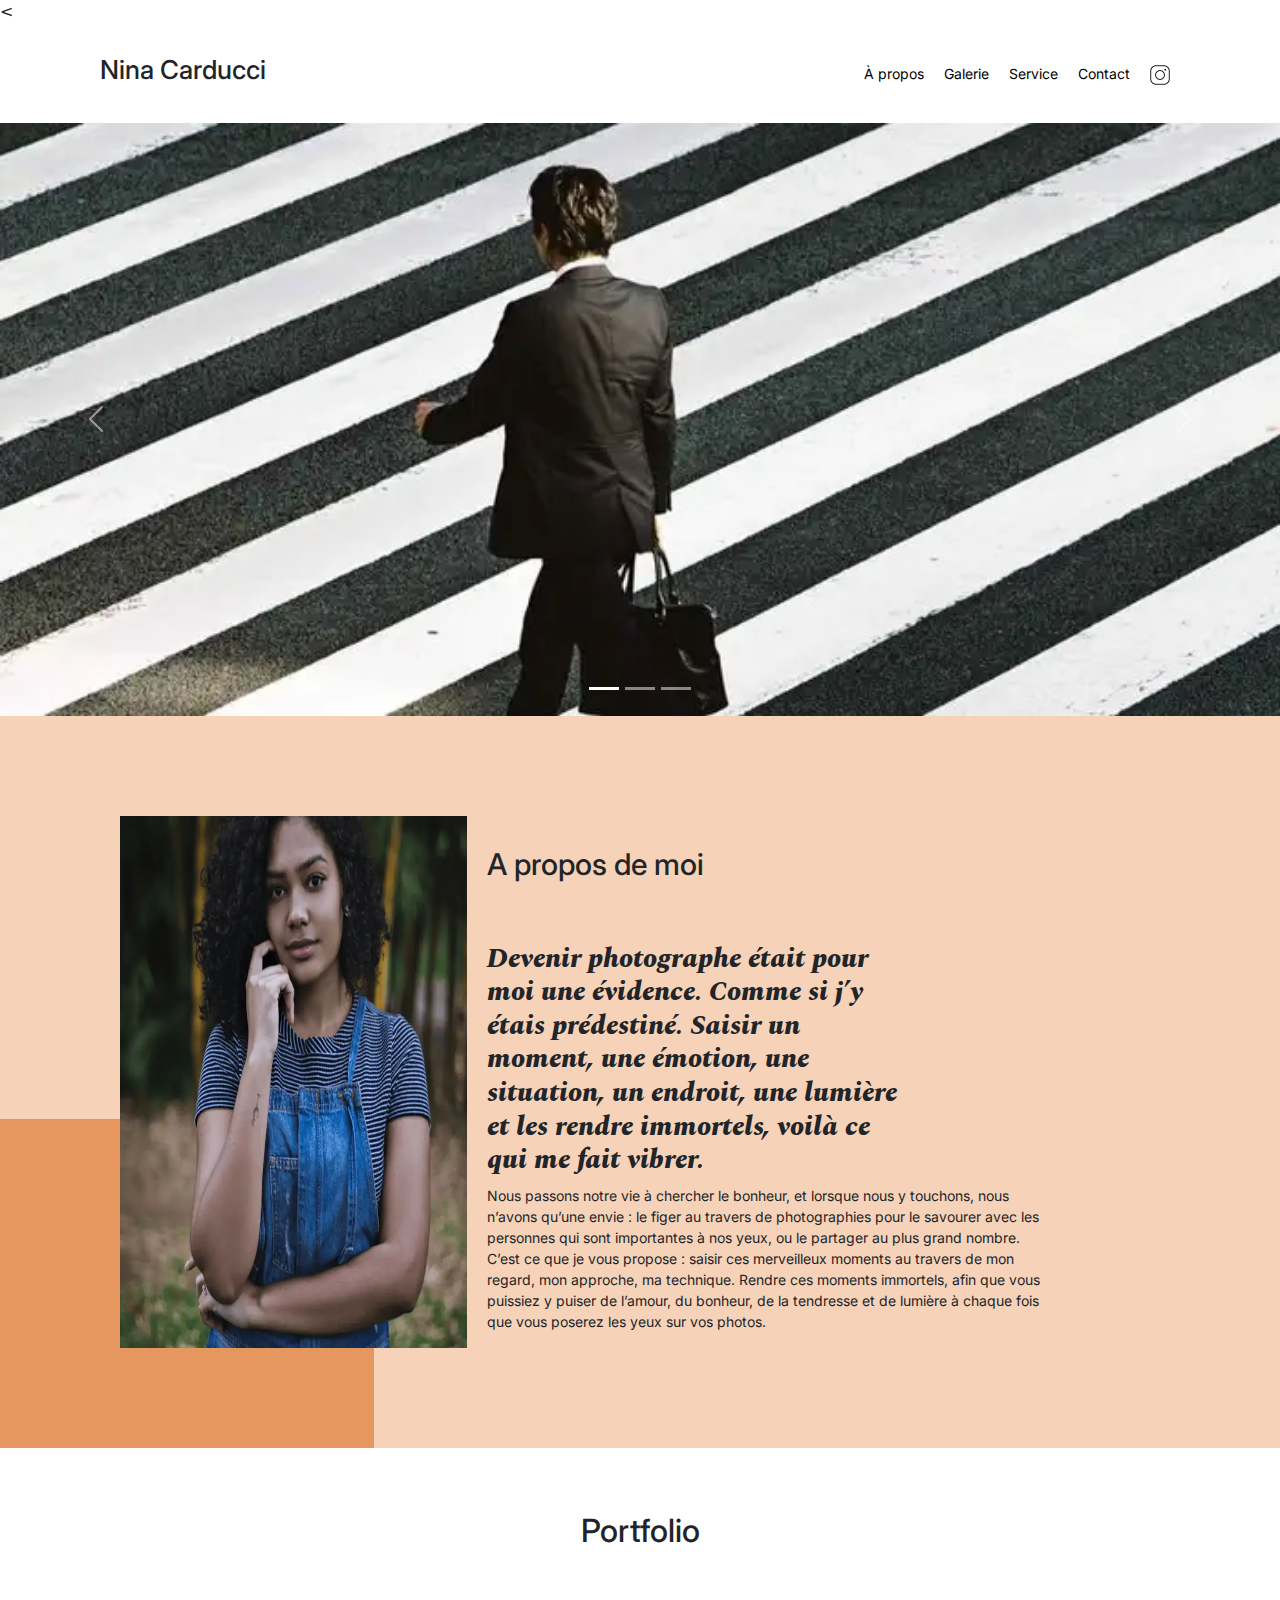
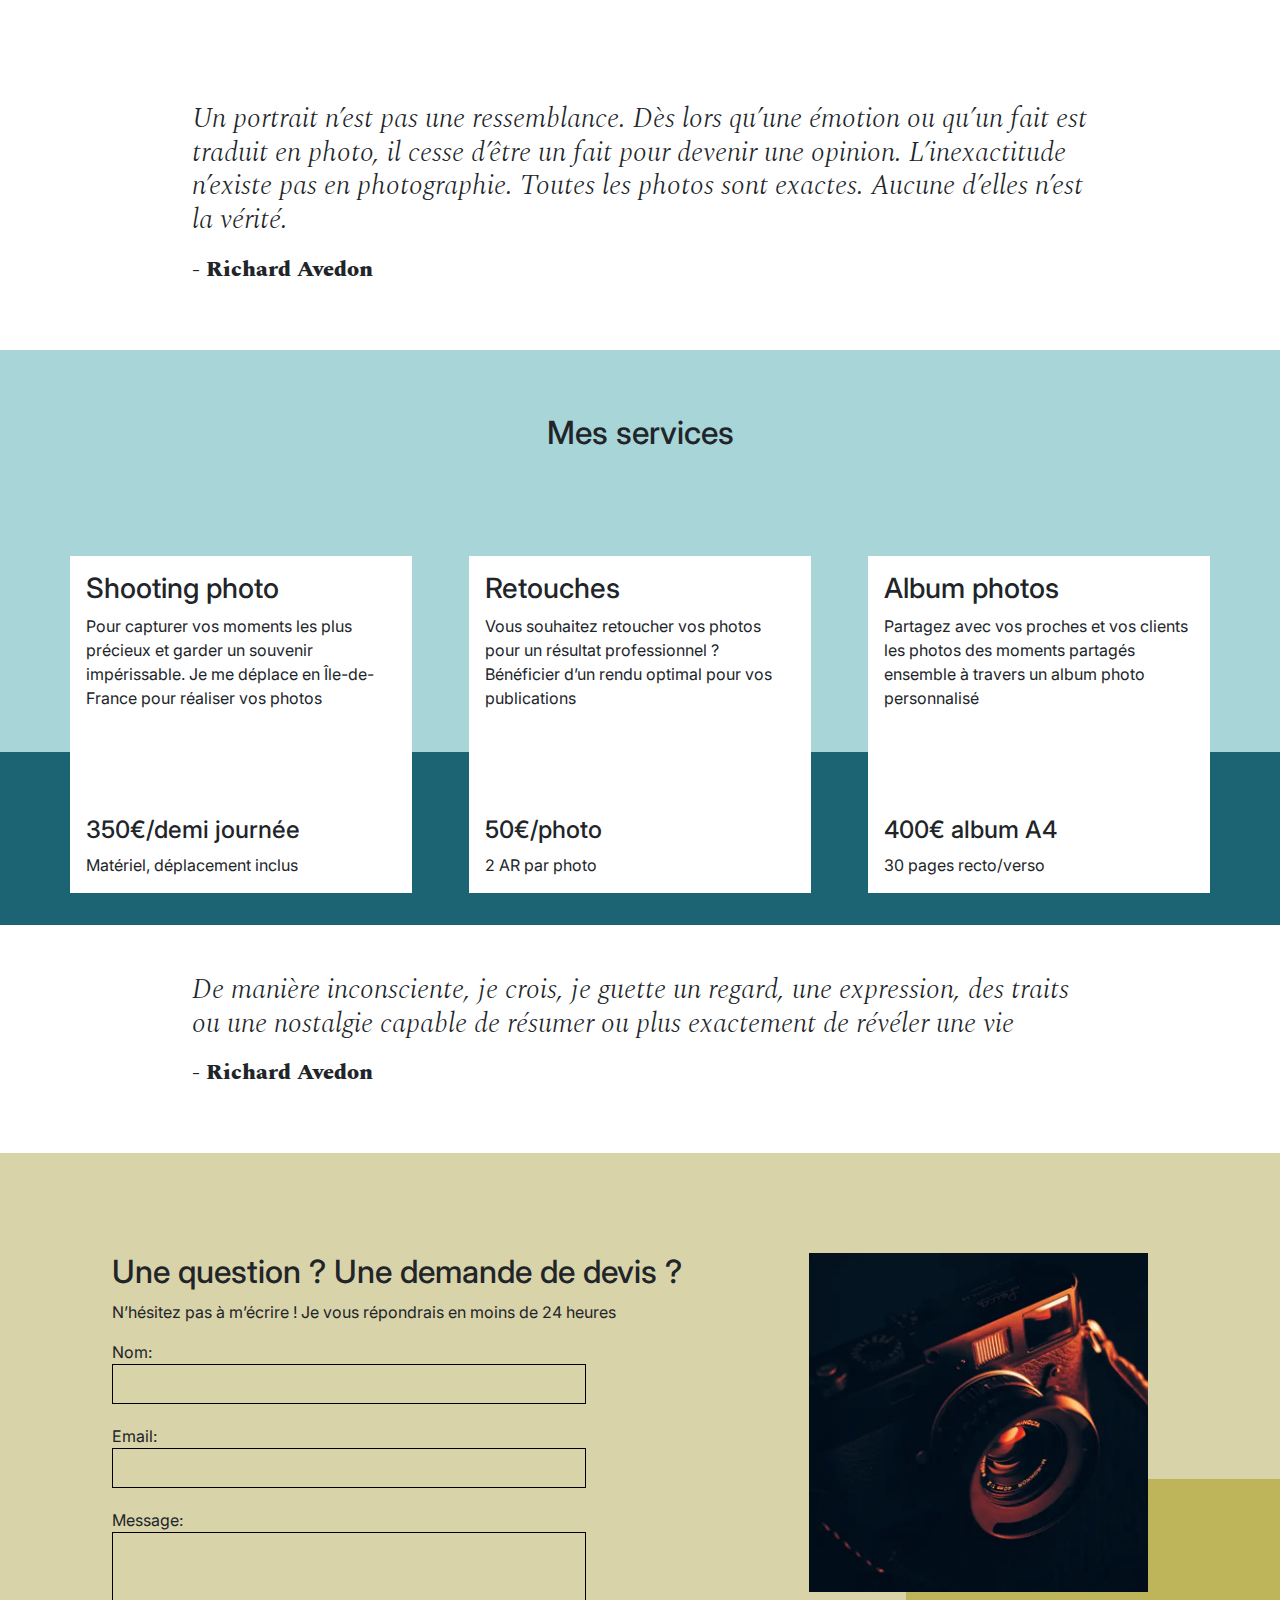
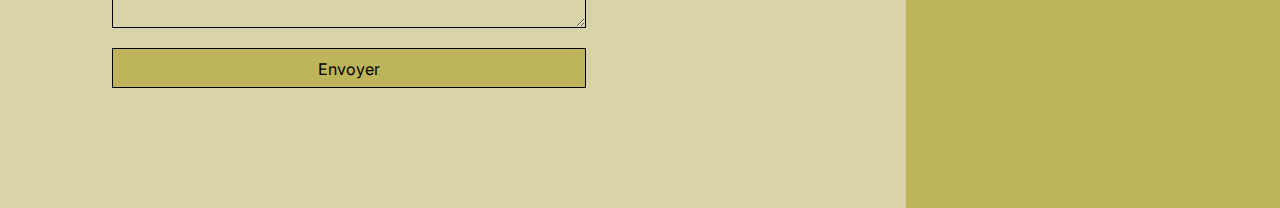
==== index_old.html @ 8be72d15 "p9- update html audit 94" ====
<!DOCTYPE html>
<html lang="fr">
<head>
	<meta charset="UTF-8">
	<meta name="viewport" content="width=device-width, initial-scale=1.0">
	<meta
		name="description"
		content="Nina est photographe.Elle photographie 
		les chanteurs pendant des concerts, album pour les mariages, 
		egalement les entreprises et fait des portraits d'enfants, d'adultes 
		et animaux de compagnie.
		Nina offre 3 formules de prestations de prises de vues.
		Un formulaire de contact est disponible pour contacter Nina">
	<title>Nina Carducci</title>
	<link rel="stylesheet" href="./assets/style.css">
	<link rel="stylesheet" href="./assets/bootstrap/bootstrap.min.css">
	<link rel="stylesheet" href="./assets/style.css">
	<link rel="preconnect" href="https://fonts.googleapis.com">
	<link rel="preconnect" href="https://fonts.gstatic.com" crossorigin>
	
	<link href="https://fonts.googleapis.com/css2?family=Inter&family=Spectral:ital,wght@0,400;1,300;1,400;1,800&display=swap" rel="stylesheet">
	
	<script src="./assets/bootstrap/bootstrap.bundle.min.js"></script>
	<script src="https://code.jquery.com/jquery-3.4.1.min.js" integrity="sha256-CSXorXvZcTkaix6Yvo6HppcZGetbYMGWSFlBw8HfCJo=" crossorigin="anonymous"></script>
	<script src="./assets/maugallery.mini.js"></script>
	<script src="./assets/scripts.js"></script>
</head>
<body>
	<<header>
		<div class="top-header">
			<h1 class="name">Nina Carducci</h1>
			<div class="nav">   
				<ul>
					<li><a href="#about">À propos</a></li>
					<li><a href="#gallery">Galerie</a></li>
					<li><a href="#services">Service</a></li>
					<li><a href="#contact">Contact</a></li>
					<li><a class="social-link" href="https://www.instagram.com/ninacarducci.photo/?hl=fr" target="_blank"><img src="assets/imagesWebp/instagram.webp" alt="" aria-label="liens de mon instagram pour la photographe Nina"></a></li>
				</ul>
			</div>
		</div>
		<div id="header">

			<div id="carouselExampleIndicators" class="carousel slide" data-bs-ride="carousel">
				<div class="carousel-indicators">
					<button type="button" data-bs-target="#carouselExampleIndicators" data-bs-slide-to="0" class="active" aria-current="true" aria-label="Slide 1"></button>
					<button type="button" data-bs-target="#carouselExampleIndicators" data-bs-slide-to="1" aria-label="Slide 2"></button>
					<button type="button" data-bs-target="#carouselExampleIndicators" data-bs-slide-to="2" aria-label="Slide 3"></button>
				</div>
				<div class="carousel-inner">
					<div class="carousel-item active">
						<img src="./assets/imagesWebp/slider/ryoji-iwata.webp" class="d-block w-100" alt="">
					</div>
					<div class="carousel-item">
						<img src="./assets/imagesWebp/slider/nicholas-green.webp" class="d-block w-100" alt="">
					</div>
					<div class="carousel-item">
						<img src="./assets/imagesWebp/slider/edward-cisneros.webp" class="d-block w-100" alt="">
					</div>
				</div>
				<button class="carousel-control-prev" type="button" data-bs-target="#carouselExampleIndicators" data-bs-slide="prev">
					<span class="carousel-control-prev-icon" aria-hidden="true"></span>
					<span class="visually-hidden">Previous</span>
				</button>
				<button class="carousel-control-next" type="button" data-bs-target="#carouselExampleIndicators" data-bs-slide="next">
					<span class="carousel-control-next-icon" aria-hidden="true"></span>
					<span class="visually-hidden">Next</span>
				</button>
			</div>
		</div>
	</header>

	<main>
		<div id="about">
			<div class="picture left">
				<img class="nina" src="./assets/imagesWebp/nina.webp" alt="Nina Carducci">
			</div>
			<div id="about-me">
				<h2 class="about-me__title">A propos de moi</h2>
				<h3 class="about-me__introduction">Devenir photographe était pour moi une évidence. Comme si j’y étais prédestiné. Saisir un moment, une émotion, une situation, un endroit, une lumière et les rendre immortels, voilà ce qui me fait vibrer.</h3>
				<p>Nous passons notre vie à chercher le bonheur, et lorsque nous y touchons, nous n’avons qu’une envie : le figer au travers de photographies pour le savourer avec les personnes qui sont importantes à nos yeux, ou le partager au plus grand nombre.
					C’est ce que je vous propose : saisir ces merveilleux moments au travers de mon regard, mon approche, ma technique. Rendre ces moments immortels, afin que vous puissiez y puiser de l’amour, du bonheur, de la tendresse et de lumière à chaque fois que vous poserez les yeux sur vos photos.</p>
			</div>
		</div>
		<div id="gallery">
			<h2 class="title">Portfolio</h2>
			<div class="container py-3">
				<div class="gallery" style="display: none">
					<img data-gallery-tag="Concert" class="gallery-item" src="./assets/imagesWebp/gallery/concerts/aaron-paul.webp" alt="aaron-paul"/>
					<img data-gallery-tag="Entreprises" class="gallery-item" src="./assets/imagesWebp/gallery/entreprise/ali-morshedlou.webp" alt="ali-morshedlou"/>
					<img data-gallery-tag="Entreprises" class="gallery-item" src="./assets/imagesWebp/gallery/entreprise/jason-goodman.webp" alt="jason-goodman"/>
					<img data-gallery-tag="Mariages" class="gallery-item" src="./assets/imagesWebp/gallery/mariage/hannah-busing.webp" alt="hannah-busing"/>
					<img data-gallery-tag="Portrait" class="gallery-item" src="./assets/imagesWebp/gallery/portraits/ade-tunji.webp" alt="ade-tunji"/>
					<img data-gallery-tag="Mariages" class="gallery-item" src="./assets/imagesWebp/gallery/mariage/jakob-owens.webp" alt="jakob-owens"/>
					<img data-gallery-tag="Portrait" class="gallery-item" src="./assets/imagesWebp/gallery/portraits/nino-van-prattenburg.webp" alt="nino-van-prattenburg"/>
					<img data-gallery-tag="Concert" class="gallery-item" src="./assets/imagesWebp/gallery/concerts/austin-neill.webp" alt="austin-neill"/>
					<img data-gallery-tag="Entreprises" class="gallery-item" src="./assets/imagesWebp/gallery/entreprise/mateus-campos-felipe.webp" alt="mateus-campos-felipe"/>
				</div>
			</div>
			<div class="quote">
				<figure>
					<blockquote>
						<h3 class="quote__text">Un portrait n’est pas une ressemblance. Dès lors qu’une émotion ou qu’un fait est traduit en photo, il cesse d’être un fait pour devenir une opinion. L’inexactitude n’existe pas en photographie. Toutes les photos sont exactes. Aucune d’elles n’est la vérité.</h3>
					</blockquote>
					<figcaption class="quote__author">- Richard Avedon</figcaption>
				</figure>
			</div>
		</div>
		<div id="services">
			<h2 class="title">Mes services</h2>
			<div class="container">
				<div class="service">
					<div class="service__description">
						<h3>Shooting photo</h3>
						<p>Pour capturer vos moments les plus précieux et garder un souvenir impérissable. Je me déplace en Île-de-France pour réaliser vos photos</p>
					</div>
					<div class="service__price">
						<h4>350€/demi journée</h4>
						<span>Matériel, déplacement inclus</span>
					</div>

				</div>
				<div class="service">
					<div class="service__description">
						<h3>Retouches</h3>
						<p>Vous souhaitez retoucher vos photos pour un résultat professionnel ? Bénéficier d’un rendu optimal pour vos publications</p>
					</div>
					<div class="service__price">
						<h4>50€/photo</h4>
						<span>2 AR par photo</span>
					</div>
				</div>
				<div class="service">
					<div class="service__description">
						<h3>Album photos</h3>
						<p>Partagez avec vos proches et vos clients les photos des moments partagés ensemble à travers un album photo personnalisé</p>
					</div>
					<div class="service__price">
						<h4>400€ album A4</h4>
						<span>30 pages recto/verso</span>
					</div>
				</div>
			</div>
		</div>
		<div class="quote">
			<figure>
				<blockquote>
					<h3 class="quote__text">De manière inconsciente, je crois, je guette un regard, une expression, des traits ou une nostalgie capable de résumer ou plus exactement de révéler une vie</h3>
				</blockquote>
				<figcaption class="quote__author">- Richard Avedon</figcaption>
			</figure>
		</div>
	</main>

	<footer>
		<div id="contact">
			<div class="container">
				<div class="form-container">
					<h2>Une question ? Une demande de devis ?</h2>
					<p> N’hésitez pas à m’écrire ! Je vous répondrais en moins de 24 heures</p>
					<form action="" method="post">
						<label for="nom">Nom:</label>
						<input type="text" name="nom" id="nom">
						<label for="email">Email:</label>
						<input type="email" name="email" id="email">
						<label for="message">Message:</label>
						<textarea name="message" id="message" cols="30" rows="10"></textarea>
						<input type="submit" value="Envoyer"/>
					</form>
				</div>
				<div class="picture right">
					<img id="camera-footer" src="./assets/imagesWebp/camera.webp" alt="camera">
				</div>
			</div>
		</div>
	</footer>
</body>
</html>
---- assets/style.css ----
body {
	max-width: 1920px;
	margin: auto;
}
* {
	font-family: 'Inter';
	font-style: normal;
}
.top-header {
	background-color: white;
	position: sticky;
	top:0;
	z-index: 1000;
	display: flex;
	justify-content: space-between;
	padding-inline: 100px;
	padding-block: 30px;
	align-items: center;
}

.top-header .name {
	font-size: 26px;
}

.nav ul {
	display: flex;
	list-style-type: none;
	font-size: 14px;
	margin-bottom: 0;
}

.nav li {
	padding-inline: 10px;
}

.nav a {
	text-decoration: none;
	color: #000
}

.social-link img {
	width: 20px;
}

#about {
	display: flex;
	background-color: #F6D2B8;
	padding-inline: 100px;
	padding-block: 100px;
	position: relative;
}

.picture.left::before {
	content: ' ';
	background-color: #E5975F;
	width: 374px;
	height: 329px;
	position: absolute;
	bottom: 0;
	left: 0;
	z-index: -1;
}

.picture {
	flex: 1;
	margin: 0 20px;
	z-index: 0;
}

.picture img {
	width: 100%;

}
#about-me {
	flex: 2
}
.about-me__title {
	margin-top: 1em;
	margin-bottom: 60px;
	font-size: 30px;
}
.about-me__introduction {
	font-family: 'Spectral';
	font-weight: 800;
	font-style: italic;
	width: 60%;
}
#about-me p {
	width: 80%;
	font-size: 14px;
}

#gallery {
	/*	min-height: 100vh; */
}
.title{
	text-align: center;
	padding-block: 2em;
}
.gallery .nav {
	justify-content: center;
}
.nav-pills .nav-link.active, .nav-pills .show > .nav-link {
	color: #000000;
	background-color: #BEB45A;
	border-radius:0 ;
}
.nav-pills .nav-link {
	color: #000
}
.item-column {
	position: relative;
	margin-bottom: 0 !important;
	padding: 0;
}
.item-column::after{
	content: "";
	display: block;
	padding-bottom: 100%;

}
.gallery-item {
	position: absolute;
	width: 100%;
	height: 100%;
	object-fit: cover;
	padding: .5em;
}
.mg-prev, .mg-next {
	width: 30px;
	height: 30px;
	border-radius: 00%;
	justify-content: center;
	align-items: center;
	display: flex;
	font-size: 24px;
}

.quote {
	font-family: 'Spectral';
	font-style: italic;
	width: 70%;
	margin: auto;
	padding-block: 3em;
}
.quote__text {
	font-family: Spectral;
	font-style: italic;
	font-weight: 300;

}
.quote__author {
	font-family: Spectral;
	font-weight: 800;
	font-size: 22px;
}

#services {
	margin: auto;
	background-color: #A8D5D8 ;
	position: relative;
}
#services .container::before{
	content: ' ';
	background-color: #1C6474;
	position: absolute;
	width: 100%;
	height: 30%;
	bottom: 0;
	left: 0;
	z-index: 0;
}

#services .container {
	justify-content: space-between;
	display: flex;
	padding : 2em 0;

}

.service {
	background-color: white;
	max-width: 390px;
	width: 30%;
	height: 337px;
	padding: 1em;
	display: flex;
	flex-direction: column;
	justify-content: space-between;
	z-index: 1;
}

#contact {
	margin: auto;
	background-color: #D8D3A8 ;
	position: relative;
	padding-inline: 100px;
	padding-block: 100px;
}

#contact .container {
	display: flex;
}
.picture.right::before {
	content: ' ';
	background-color: #BEB45A;
	width: 374px;
	height: 329px;
	position: absolute;
	bottom: 0;
	right: 0;
	z-index: -1;
}
.form-container {
	flex : 2;

}
form {
	display: flex;
	flex-direction: column;
	width: 70%;
	align-items: flex-start;
}

form input {
	width: 100%;
	background-color: transparent;
	border: solid 1px;
	height: 2.5em;
	margin-bottom: 20px;
}

form textarea {
	width: 100%;
	background-color: transparent;
	border: solid 1px;
	height: 5em;
	line-height: 2.5em;
	font-size: 1.2em;
	margin-bottom: 20px;
}
input[type="submit"] {
	background-color: #BEB45A;
	padding: .5em 1em
}

@media all and (max-width: 1180px) {
	.picture {
		flex : 2;
	}
	#about, #contact .container {
		align-items: center;
	}
	.about-me__title {
		margin-top: 0;
		margin-bottom: 1em;
	}
	#about-me h6, #about-me p {
		width: 100%;
	}
}

@media all and (max-width: 1000px) {
	#about{
		flex-direction: column;

	}
	.picture {
		width: 50%;
	}
	.picture.left::before {
		width: 100%;
		height: 30%;
		position: absolute;
		bottom: auto;
		top: 0;
		left: 0;
		z-index: -1;
	}
	.about-me__title{
		text-align: center;
		margin-top: 1em;
	}
	#services .container {
		flex-direction: column;
	}
	.service {
		width: 100%;
		max-width: 100%;
		height: auto;
		margin: 2em 0
	}
	.service__description{
		margin-bottom: 1em;
	}

	#services .container::before{
		width: 30%;
		height: 100%;
		bottom: 0;
		right: 0;
		left: auto;
		z-index: 0;
	}

	#contact .container {
		flex-direction: column;
	}
	#contact .picture.right {
		margin-top: 1em;
	}
	.picture.right::before {
		width: 100%;
		height: 30%;
		position: absolute;
		bottom: 0;
		right: 0;
		z-index: -1;
	}
}

@media all and (max-width: 650px) {
	.top-header {
		flex-direction: column;
		padding-inline: 0;
	}
	.top-header .nav, .top-header .nav ul {
		width: 100%;
		padding: 0 0 0 0;
	}
	.top-header .nav li {
		flex: 1;
		padding-block: 1em;
		text-align: center;
	}
	.picture.left::before, .picture.right::before {
		height: 150px;
	}
	#services .container {
		align-items: center;
	}
	.service {
		max-width: 90%;
	}
	#about, #contact {
		padding-inline: 2em;
		padding-block: 2em;
	}
	form {
		width: 100%;
	}
	.picture {
		width: 80%;
	}
}

.nina {
	width: 100%;
	height: 100%;
}




#camera-footer {
	width: 100%; /* or max-width: 100%; */
	aspect-ratio: 1 / 1;
	height: auto;
}
---- assets/style.css ----
body {
	max-width: 1920px;
	margin: auto;
}
* {
	font-family: 'Inter';
	font-style: normal;
}
.top-header {
	background-color: white;
	position: sticky;
	top:0;
	z-index: 1000;
	display: flex;
	justify-content: space-between;
	padding-inline: 100px;
	padding-block: 30px;
	align-items: center;
}

.top-header .name {
	font-size: 26px;
}

.nav ul {
	display: flex;
	list-style-type: none;
	font-size: 14px;
	margin-bottom: 0;
}

.nav li {
	padding-inline: 10px;
}

.nav a {
	text-decoration: none;
	color: #000
}

.social-link img {
	width: 20px;
}

#about {
	display: flex;
	background-color: #F6D2B8;
	padding-inline: 100px;
	padding-block: 100px;
	position: relative;
}

.picture.left::before {
	content: ' ';
	background-color: #E5975F;
	width: 374px;
	height: 329px;
	position: absolute;
	bottom: 0;
	left: 0;
	z-index: -1;
}

.picture {
	flex: 1;
	margin: 0 20px;
	z-index: 0;
}

.picture img {
	width: 100%;

}
#about-me {
	flex: 2
}
.about-me__title {
	margin-top: 1em;
	margin-bottom: 60px;
	font-size: 30px;
}
.about-me__introduction {
	font-family: 'Spectral';
	font-weight: 800;
	font-style: italic;
	width: 60%;
}
#about-me p {
	width: 80%;
	font-size: 14px;
}

#gallery {
	/*	min-height: 100vh; */
}
.title{
	text-align: center;
	padding-block: 2em;
}
.gallery .nav {
	justify-content: center;
}
.nav-pills .nav-link.active, .nav-pills .show > .nav-link {
	color: #000000;
	background-color: #BEB45A;
	border-radius:0 ;
}
.nav-pills .nav-link {
	color: #000
}
.item-column {
	position: relative;
	margin-bottom: 0 !important;
	padding: 0;
}
.item-column::after{
	content: "";
	display: block;
	padding-bottom: 100%;

}
.gallery-item {
	position: absolute;
	width: 100%;
	height: 100%;
	object-fit: cover;
	padding: .5em;
}
.mg-prev, .mg-next {
	width: 30px;
	height: 30px;
	border-radius: 00%;
	justify-content: center;
	align-items: center;
	display: flex;
	font-size: 24px;
}

.quote {
	font-family: 'Spectral';
	font-style: italic;
	width: 70%;
	margin: auto;
	padding-block: 3em;
}
.quote__text {
	font-family: Spectral;
	font-style: italic;
	font-weight: 300;

}
.quote__author {
	font-family: Spectral;
	font-weight: 800;
	font-size: 22px;
}

#services {
	margin: auto;
	background-color: #A8D5D8 ;
	position: relative;
}
#services .container::before{
	content: ' ';
	background-color: #1C6474;
	position: absolute;
	width: 100%;
	height: 30%;
	bottom: 0;
	left: 0;
	z-index: 0;
}

#services .container {
	justify-content: space-between;
	display: flex;
	padding : 2em 0;

}

.service {
	background-color: white;
	max-width: 390px;
	width: 30%;
	height: 337px;
	padding: 1em;
	display: flex;
	flex-direction: column;
	justify-content: space-between;
	z-index: 1;
}

#contact {
	margin: auto;
	background-color: #D8D3A8 ;
	position: relative;
	padding-inline: 100px;
	padding-block: 100px;
}

#contact .container {
	display: flex;
}
.picture.right::before {
	content: ' ';
	background-color: #BEB45A;
	width: 374px;
	height: 329px;
	position: absolute;
	bottom: 0;
	right: 0;
	z-index: -1;
}
.form-container {
	flex : 2;

}
form {
	display: flex;
	flex-direction: column;
	width: 70%;
	align-items: flex-start;
}

form input {
	width: 100%;
	background-color: transparent;
	border: solid 1px;
	height: 2.5em;
	margin-bottom: 20px;
}

form textarea {
	width: 100%;
	background-color: transparent;
	border: solid 1px;
	height: 5em;
	line-height: 2.5em;
	font-size: 1.2em;
	margin-bottom: 20px;
}
input[type="submit"] {
	background-color: #BEB45A;
	padding: .5em 1em
}

@media all and (max-width: 1180px) {
	.picture {
		flex : 2;
	}
	#about, #contact .container {
		align-items: center;
	}
	.about-me__title {
		margin-top: 0;
		margin-bottom: 1em;
	}
	#about-me h6, #about-me p {
		width: 100%;
	}
}

@media all and (max-width: 1000px) {
	#about{
		flex-direction: column;

	}
	.picture {
		width: 50%;
	}
	.picture.left::before {
		width: 100%;
		height: 30%;
		position: absolute;
		bottom: auto;
		top: 0;
		left: 0;
		z-index: -1;
	}
	.about-me__title{
		text-align: center;
		margin-top: 1em;
	}
	#services .container {
		flex-direction: column;
	}
	.service {
		width: 100%;
		max-width: 100%;
		height: auto;
		margin: 2em 0
	}
	.service__description{
		margin-bottom: 1em;
	}

	#services .container::before{
		width: 30%;
		height: 100%;
		bottom: 0;
		right: 0;
		left: auto;
		z-index: 0;
	}

	#contact .container {
		flex-direction: column;
	}
	#contact .picture.right {
		margin-top: 1em;
	}
	.picture.right::before {
		width: 100%;
		height: 30%;
		position: absolute;
		bottom: 0;
		right: 0;
		z-index: -1;
	}
}

@media all and (max-width: 650px) {
	.top-header {
		flex-direction: column;
		padding-inline: 0;
	}
	.top-header .nav, .top-header .nav ul {
		width: 100%;
		padding: 0 0 0 0;
	}
	.top-header .nav li {
		flex: 1;
		padding-block: 1em;
		text-align: center;
	}
	.picture.left::before, .picture.right::before {
		height: 150px;
	}
	#services .container {
		align-items: center;
	}
	.service {
		max-width: 90%;
	}
	#about, #contact {
		padding-inline: 2em;
		padding-block: 2em;
	}
	form {
		width: 100%;
	}
	.picture {
		width: 80%;
	}
}

.nina {
	width: 100%;
	height: 100%;
}




#camera-footer {
	width: 100%; /* or max-width: 100%; */
	aspect-ratio: 1 / 1;
	height: auto;
}
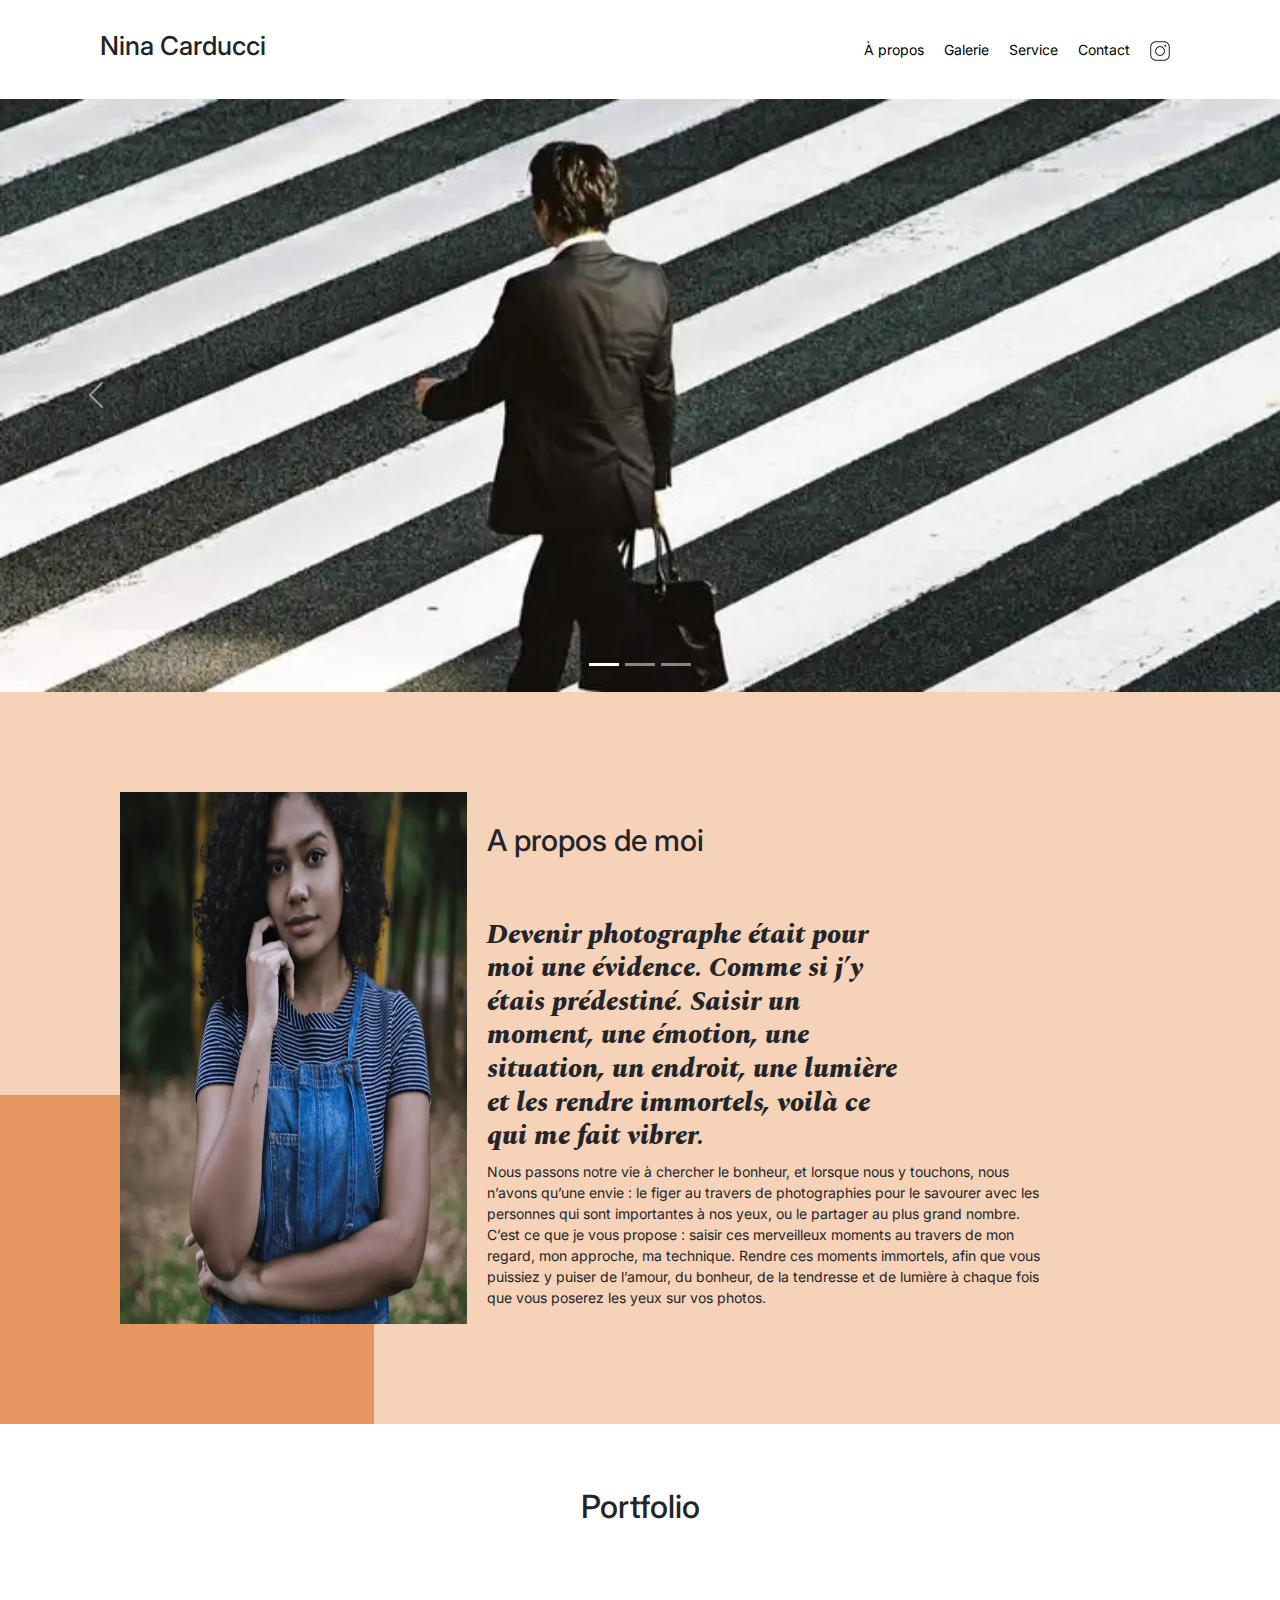
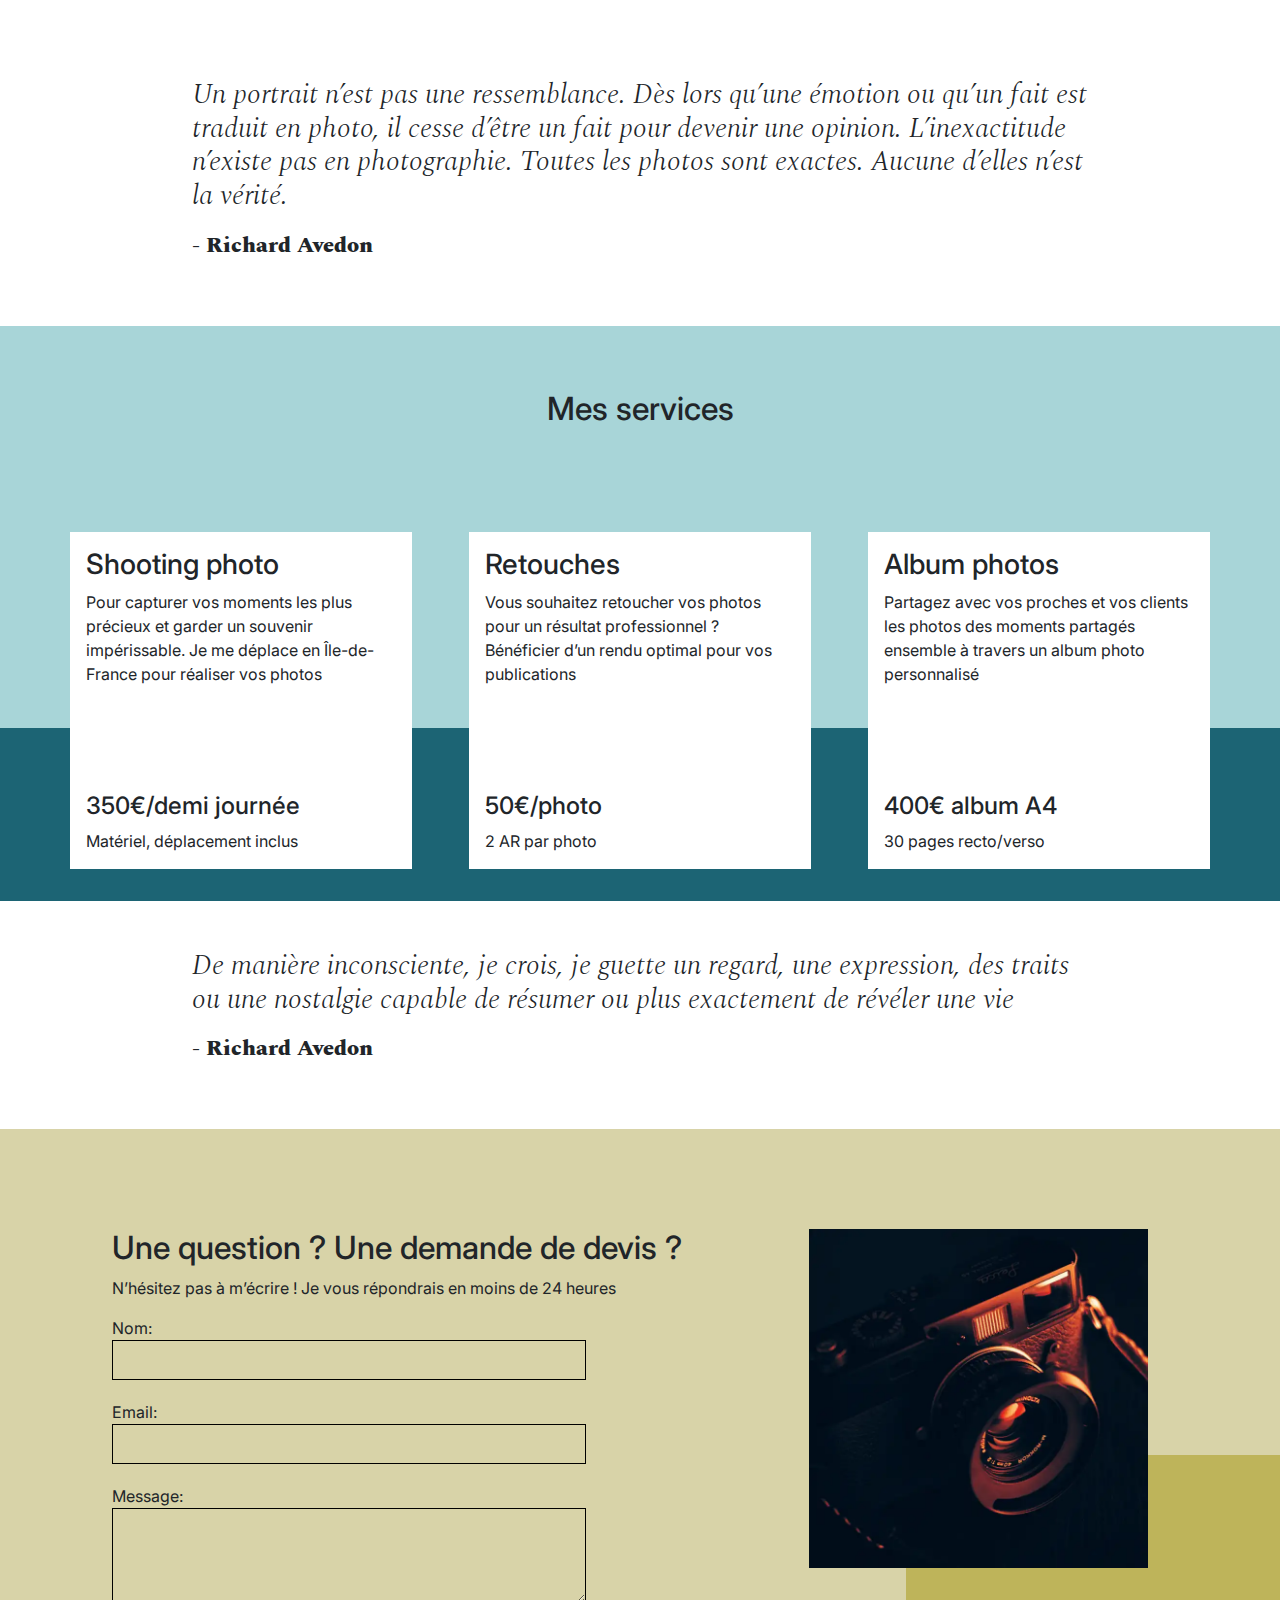
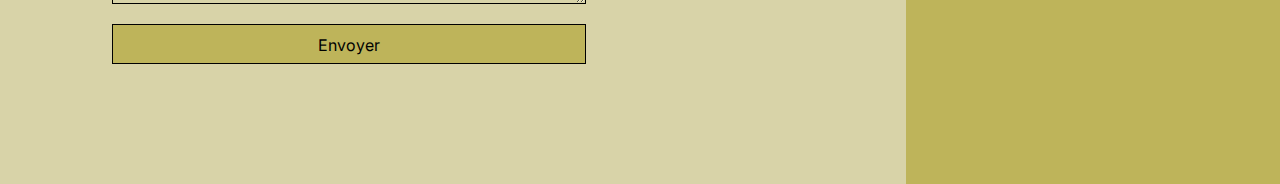
==== commit d816b109: "p9- mise a jour semantique" ====
--- a/index_old.html
+++ b/index_old.html
@@ -26,7 +26,7 @@
 	<script src="./assets/scripts.js"></script>
 </head>
 <body>
-	<<header>
+	<header>
 		<div class="top-header">
 			<h1 class="name">Nina Carducci</h1>
 			<div class="nav">   
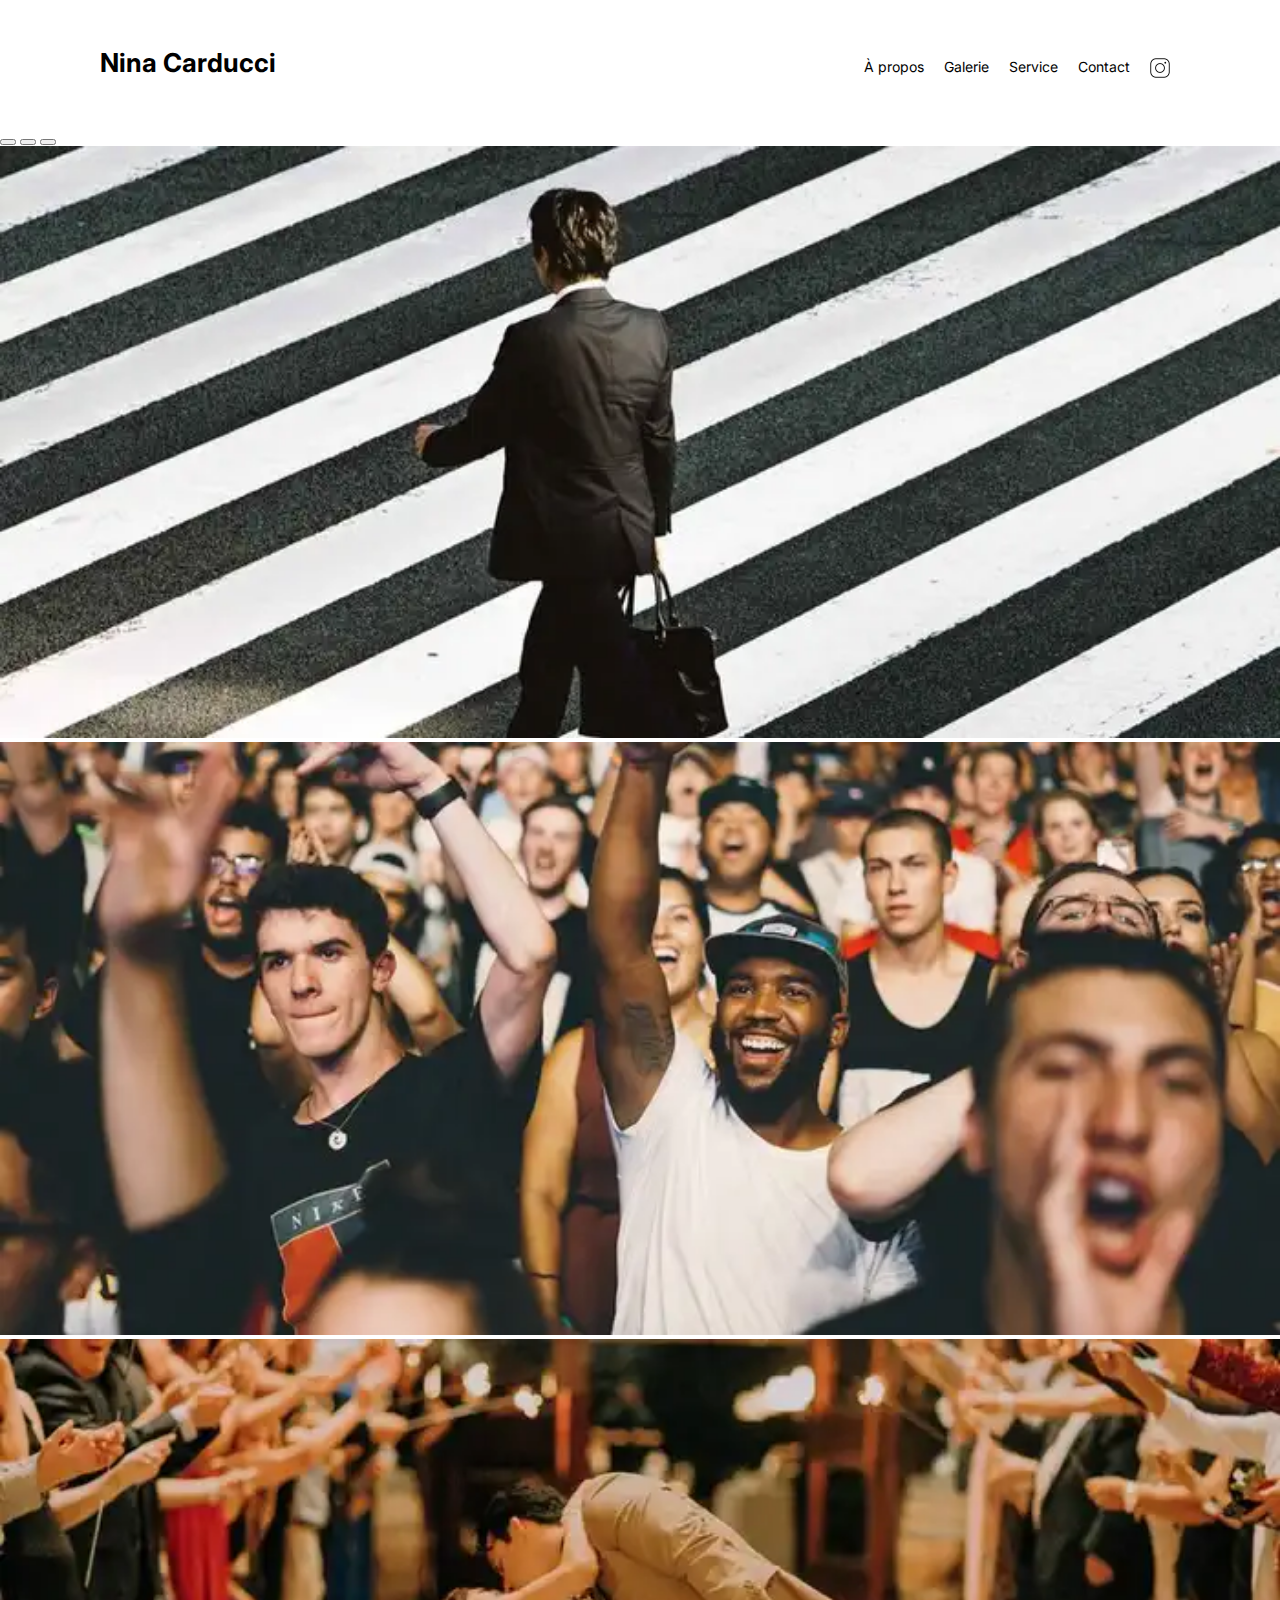
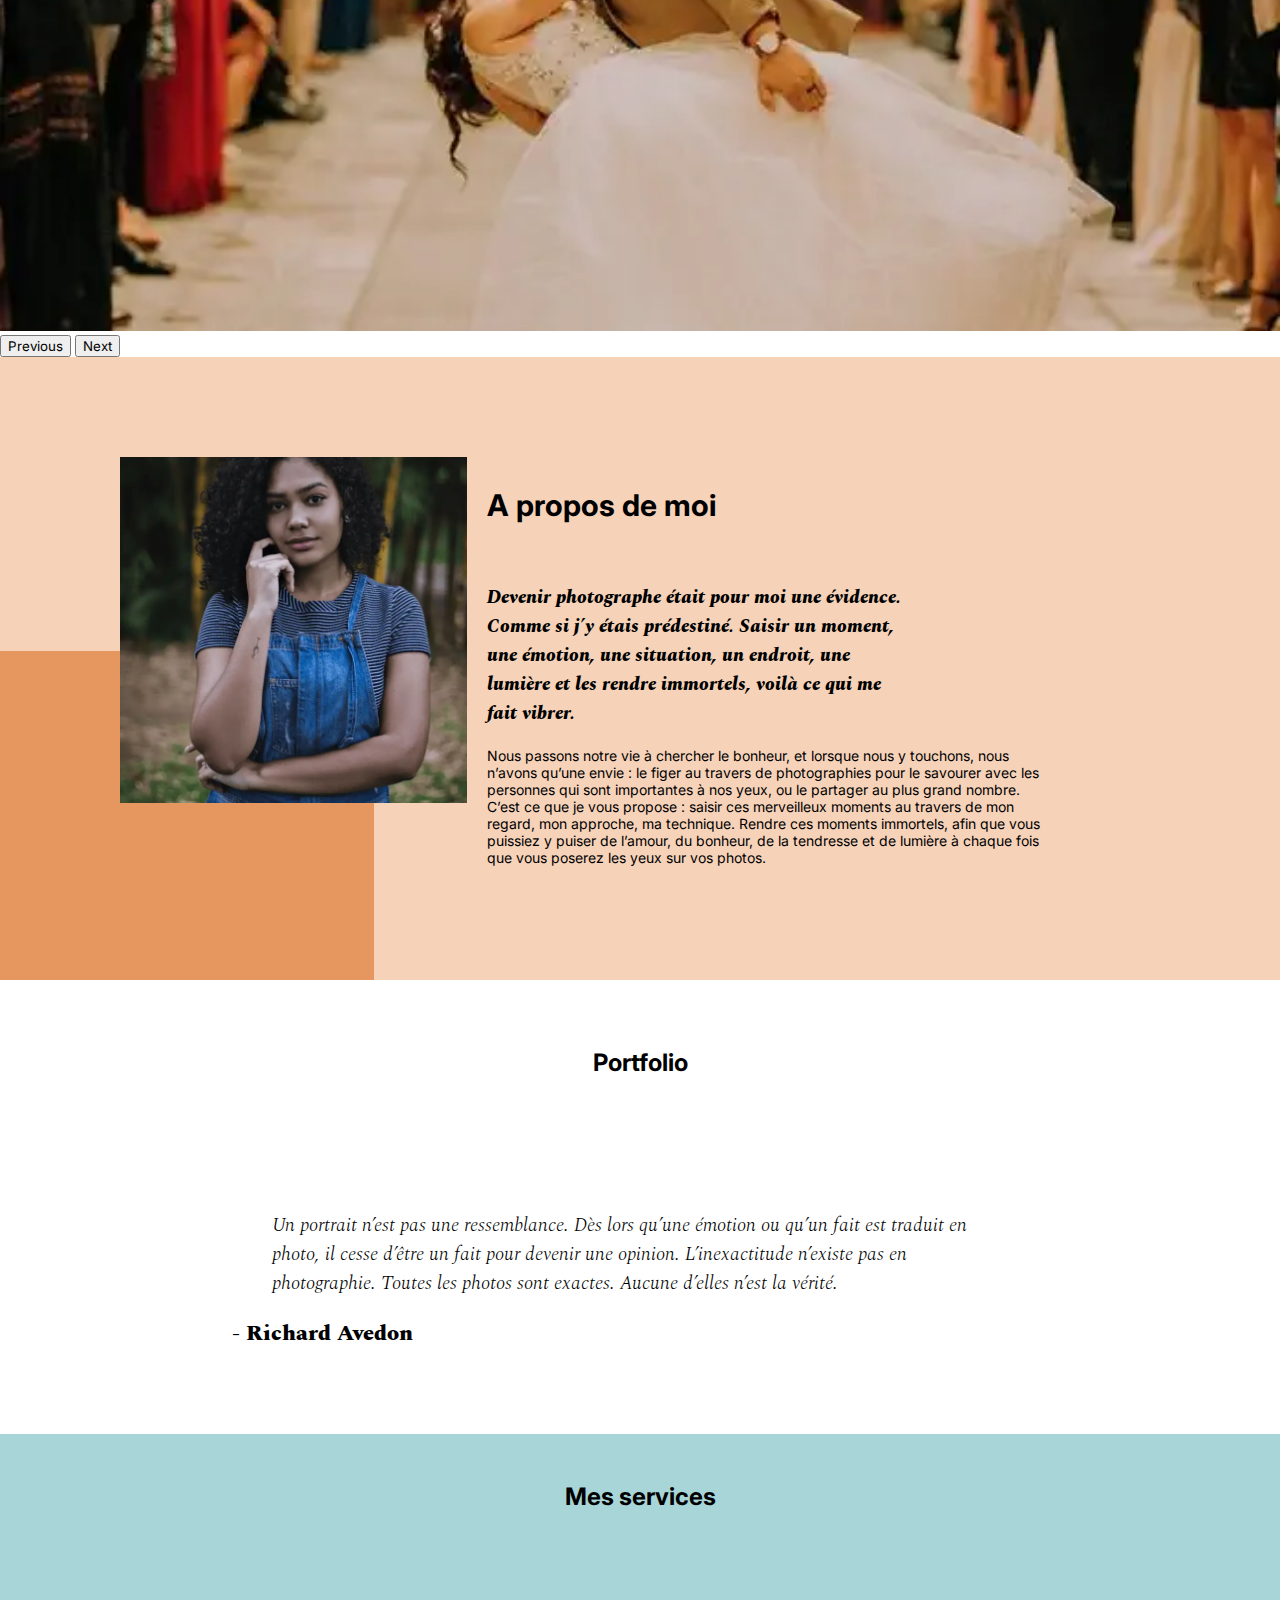
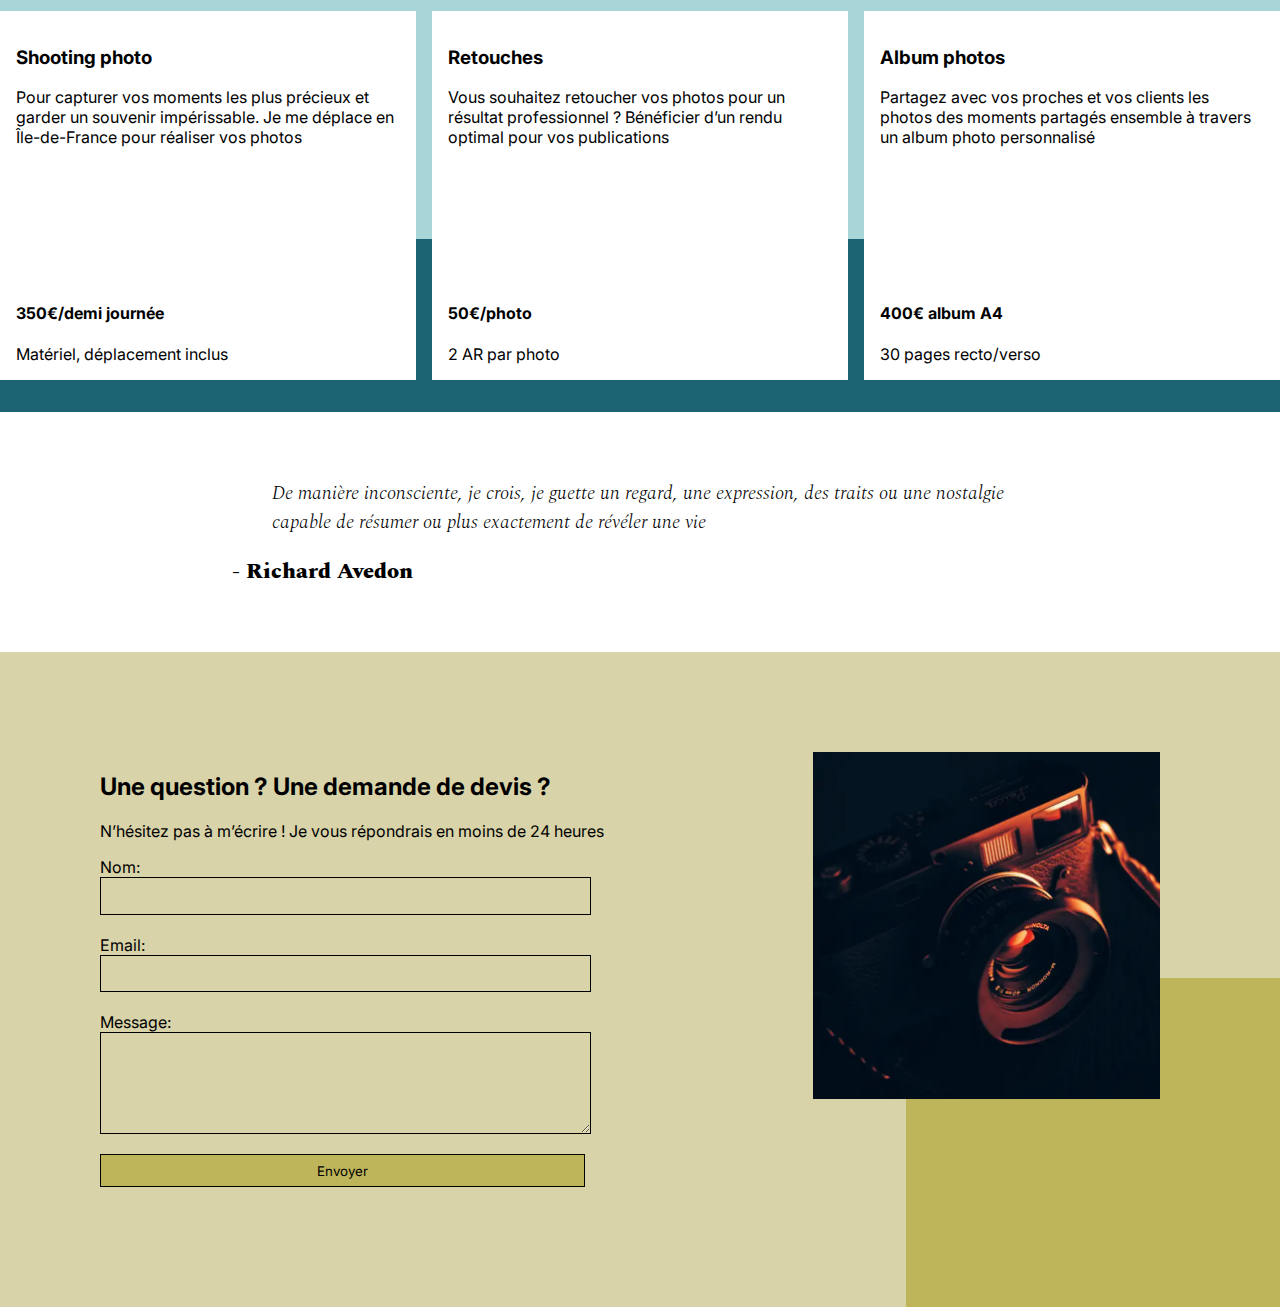
==== commit 2ba430df: "p9-correctif mentora-html" ====
--- a/index_old.html
+++ b/index_old.html
@@ -1,118 +1,169 @@
 <!DOCTYPE html>
 <html lang="fr">
+
 <head>
 	<meta charset="UTF-8">
 	<meta name="viewport" content="width=device-width, initial-scale=1.0">
-	<meta
-		name="description"
-		content="Nina est photographe.Elle photographie 
+	<meta name="description" content="Nina est photographe.Elle photographie 
 		les chanteurs pendant des concerts, album pour les mariages, 
 		egalement les entreprises et fait des portraits d'enfants, d'adultes 
 		et animaux de compagnie.
 		Nina offre 3 formules de prestations de prises de vues.
 		Un formulaire de contact est disponible pour contacter Nina">
 	<title>Nina Carducci</title>
+	<link href="https://cdn.jsdelivr.net/npm/bootstrap@5.1.3/dist/css/bootstrap.min.css" rel="stylesheet"
+		integrity="sha384-1BmE4kWBq78iYhFldvKuhfTAU6auU8tT94WrHftjDbrCEXSU1oBoqyl2QvZ6jIW3" crossorigin="anonymous">
+	<script src="https://cdn.jsdelivr.net/npm/bootstrap@5.1.3/dist/js/bootstrap.bundle.min.js"
+		integrity="sha384-ka7Sk0Gln4gmtz2MlQnikT1wXgYsOg+OMhuP+IlRH9sENBO0LRn5q+8nbTov4+1p"
+		crossorigin="anonymous"></script>
 	<link rel="stylesheet" href="./assets/style.css">
-	<link rel="stylesheet" href="./assets/bootstrap/bootstrap.min.css">
+	<!-- <link rel="stylesheet" href="./assets/bootstrap/bootstrap.min.css"> -->
 	<link rel="stylesheet" href="./assets/style.css">
 	<link rel="preconnect" href="https://fonts.googleapis.com">
 	<link rel="preconnect" href="https://fonts.gstatic.com" crossorigin>
-	
-	<link href="https://fonts.googleapis.com/css2?family=Inter&family=Spectral:ital,wght@0,400;1,300;1,400;1,800&display=swap" rel="stylesheet">
-	
-	<script src="./assets/bootstrap/bootstrap.bundle.min.js"></script>
-	<script src="https://code.jquery.com/jquery-3.4.1.min.js" integrity="sha256-CSXorXvZcTkaix6Yvo6HppcZGetbYMGWSFlBw8HfCJo=" crossorigin="anonymous"></script>
+
+	<link
+		href="https://fonts.googleapis.com/css2?family=Inter&family=Spectral:ital,wght@0,400;1,300;1,400;1,800&display=swap"
+		rel="stylesheet">
+
+	<!-- <script src="./assets/bootstrap/bootstrap.bundle.min.js"></script> -->
+	<script src="https://code.jquery.com/jquery-3.4.1.min.js"
+		integrity="sha256-CSXorXvZcTkaix6Yvo6HppcZGetbYMGWSFlBw8HfCJo=" crossorigin="anonymous"></script>
 	<script src="./assets/maugallery.mini.js"></script>
 	<script src="./assets/scripts.js"></script>
 </head>
+
 <body>
 	<header>
-		<div class="top-header">
+		<section class="top-header">
 			<h1 class="name">Nina Carducci</h1>
-			<div class="nav">   
+			<div class="nav">
 				<ul>
 					<li><a href="#about">À propos</a></li>
 					<li><a href="#gallery">Galerie</a></li>
 					<li><a href="#services">Service</a></li>
 					<li><a href="#contact">Contact</a></li>
-					<li><a class="social-link" href="https://www.instagram.com/ninacarducci.photo/?hl=fr" target="_blank"><img src="assets/imagesWebp/instagram.webp" alt="" aria-label="liens de mon instagram pour la photographe Nina"></a></li>
+					<li><a class="social-link" href="https://www.instagram.com/ninacarducci.photo/?hl=fr"
+							target="_blank"><img src="assets/imagesWebp/instagram.webp" alt=""
+								aria-label="liens de mon instagram pour la photographe Nina"></a></li>
 				</ul>
 			</div>
-		</div>
-		<div id="header">
-
-			<div id="carouselExampleIndicators" class="carousel slide" data-bs-ride="carousel">
+		</section>
+		<section id="header">
+			<section id="carouselExampleIndicators" class="carousel slide" data-bs-ride="carousel">
 				<div class="carousel-indicators">
-					<button type="button" data-bs-target="#carouselExampleIndicators" data-bs-slide-to="0" class="active" aria-current="true" aria-label="Slide 1"></button>
-					<button type="button" data-bs-target="#carouselExampleIndicators" data-bs-slide-to="1" aria-label="Slide 2"></button>
-					<button type="button" data-bs-target="#carouselExampleIndicators" data-bs-slide-to="2" aria-label="Slide 3"></button>
+					<button type="button" data-bs-target="#carouselExampleIndicators" data-bs-slide-to="0"
+						class="active" aria-current="true" aria-label="Slide 1"></button>
+					<button type="button" data-bs-target="#carouselExampleIndicators" data-bs-slide-to="1"
+						aria-label="Slide 2"></button>
+					<button type="button" data-bs-target="#carouselExampleIndicators" data-bs-slide-to="2"
+						aria-label="Slide 3"></button>
 				</div>
 				<div class="carousel-inner">
-					<div class="carousel-item active">
-						<img src="./assets/imagesWebp/slider/ryoji-iwata.webp" class="d-block w-100" alt="">
-					</div>
-					<div class="carousel-item">
-						<img src="./assets/imagesWebp/slider/nicholas-green.webp" class="d-block w-100" alt="">
-					</div>
-					<div class="carousel-item">
-						<img src="./assets/imagesWebp/slider/edward-cisneros.webp" class="d-block w-100" alt="">
-					</div>
-				</div>
-				<button class="carousel-control-prev" type="button" data-bs-target="#carouselExampleIndicators" data-bs-slide="prev">
+					<article class="carousel-item active">
+						<img loading="eager" width="1920" height="890"
+							style="max-width: 100%; height: auto; object-fit: cover" sizes="100vw"
+							src="./assets/imagesWebp/slider/ryoji-iwata.webp" class="d-block w-100" alt="">
+					</article>
+					<article class="carousel-item">
+						<img loading="lazy" width="1920" height="890"
+							style="max-width: 100%; height: auto; object-fit: cover" sizes="100vw"
+							src="./assets/imagesWebp/slider/nicholas-green.webp" class="d-block w-100" alt="">
+					</article>
+					<article class="carousel-item">
+						<img loading="lazy" width="1920" height="890"
+							style="max-width: 100%; height: auto; object-fit: cover" sizes="100vw"
+							src="./assets/imagesWebp/slider/edward-cisneros.webp" class="d-block w-100" alt="">
+					</article>
+				</div>
+				<button class="carousel-control-prev" type="button" data-bs-target="#carouselExampleIndicators"
+					data-bs-slide="prev">
 					<span class="carousel-control-prev-icon" aria-hidden="true"></span>
 					<span class="visually-hidden">Previous</span>
 				</button>
-				<button class="carousel-control-next" type="button" data-bs-target="#carouselExampleIndicators" data-bs-slide="next">
+				<button class="carousel-control-next" type="button" data-bs-target="#carouselExampleIndicators"
+					data-bs-slide="next">
 					<span class="carousel-control-next-icon" aria-hidden="true"></span>
 					<span class="visually-hidden">Next</span>
 				</button>
-			</div>
-		</div>
+			</section>
+		</section>
 	</header>
 
 	<main>
-		<div id="about">
+		<section id="about">
 			<div class="picture left">
-				<img class="nina" src="./assets/imagesWebp/nina.webp" alt="Nina Carducci">
-			</div>
-			<div id="about-me">
+				<img class="nina" loading="eager" width="560" height="560" style="max-width: 100%; height: auto"
+					src="./assets/imagesWebp/nina.webp" alt="Nina Carducci">
+			</div>
+			<section id="about-me">
 				<h2 class="about-me__title">A propos de moi</h2>
-				<h3 class="about-me__introduction">Devenir photographe était pour moi une évidence. Comme si j’y étais prédestiné. Saisir un moment, une émotion, une situation, un endroit, une lumière et les rendre immortels, voilà ce qui me fait vibrer.</h3>
-				<p>Nous passons notre vie à chercher le bonheur, et lorsque nous y touchons, nous n’avons qu’une envie : le figer au travers de photographies pour le savourer avec les personnes qui sont importantes à nos yeux, ou le partager au plus grand nombre.
-					C’est ce que je vous propose : saisir ces merveilleux moments au travers de mon regard, mon approche, ma technique. Rendre ces moments immortels, afin que vous puissiez y puiser de l’amour, du bonheur, de la tendresse et de lumière à chaque fois que vous poserez les yeux sur vos photos.</p>
-			</div>
-		</div>
-		<div id="gallery">
+				<h3 class="about-me__introduction">Devenir photographe était pour moi une évidence. Comme si j’y étais
+					prédestiné. Saisir un moment, une émotion, une situation, un endroit, une lumière et les rendre
+					immortels, voilà ce qui me fait vibrer.</h3>
+				<p>Nous passons notre vie à chercher le bonheur, et lorsque nous y touchons, nous n’avons qu’une envie :
+					le figer au travers de photographies pour le savourer avec les personnes qui sont importantes à nos
+					yeux, ou le partager au plus grand nombre.
+					C’est ce que je vous propose : saisir ces merveilleux moments au travers de mon regard, mon
+					approche, ma technique. Rendre ces moments immortels, afin que vous puissiez y puiser de l’amour, du
+					bonheur, de la tendresse et de lumière à chaque fois que vous poserez les yeux sur vos photos.</p>
+			</section>
+		</section>
+		<section id="gallery">
 			<h2 class="title">Portfolio</h2>
 			<div class="container py-3">
 				<div class="gallery" style="display: none">
-					<img data-gallery-tag="Concert" class="gallery-item" src="./assets/imagesWebp/gallery/concerts/aaron-paul.webp" alt="aaron-paul"/>
-					<img data-gallery-tag="Entreprises" class="gallery-item" src="./assets/imagesWebp/gallery/entreprise/ali-morshedlou.webp" alt="ali-morshedlou"/>
-					<img data-gallery-tag="Entreprises" class="gallery-item" src="./assets/imagesWebp/gallery/entreprise/jason-goodman.webp" alt="jason-goodman"/>
-					<img data-gallery-tag="Mariages" class="gallery-item" src="./assets/imagesWebp/gallery/mariage/hannah-busing.webp" alt="hannah-busing"/>
-					<img data-gallery-tag="Portrait" class="gallery-item" src="./assets/imagesWebp/gallery/portraits/ade-tunji.webp" alt="ade-tunji"/>
-					<img data-gallery-tag="Mariages" class="gallery-item" src="./assets/imagesWebp/gallery/mariage/jakob-owens.webp" alt="jakob-owens"/>
-					<img data-gallery-tag="Portrait" class="gallery-item" src="./assets/imagesWebp/gallery/portraits/nino-van-prattenburg.webp" alt="nino-van-prattenburg"/>
-					<img data-gallery-tag="Concert" class="gallery-item" src="./assets/imagesWebp/gallery/concerts/austin-neill.webp" alt="austin-neill"/>
-					<img data-gallery-tag="Entreprises" class="gallery-item" src="./assets/imagesWebp/gallery/entreprise/mateus-campos-felipe.webp" alt="mateus-campos-felipe"/>
+					<img loading="lazy" width="440" height="440" style="width: 100%; height: 100%"
+						data-gallery-tag="Concert" class="gallery-item"
+						src="./assets/imagesWebp/gallery/concerts/aaron-paul.webp" alt="aaron-paul" />
+					<img loading="lazy" width="440" height="440" style="width: 100%; height: 100%"
+						data-gallery-tag="Entreprises" class="gallery-item"
+						src="./assets/imagesWebp/gallery/entreprise/ali-morshedlou.webp" alt="ali-morshedlou" />
+					<img loading="lazy" width="440" height="440" style="width: 100%; height: 100%"
+						data-gallery-tag="Entreprises" class="gallery-item"
+						src="./assets/imagesWebp/gallery/entreprise/jason-goodman.webp" alt="jason-goodman" />
+					<img loading="lazy" width="440" height="440" style="width: 100%; height: 100%"
+						data-gallery-tag="Mariages" class="gallery-item"
+						src="./assets/imagesWebp/gallery/mariage/hannah-busing.webp" alt="hannah-busing" />
+					<img loading="lazy" width="440" height="440" style="width: 100%; height: 100%"
+						data-gallery-tag="Portrait" class="gallery-item"
+						src="./assets/imagesWebp/gallery/portraits/ade-tunji.webp" alt="ade-tunji" />
+					<img loading="lazy" width="440" height="440" style="width: 100%; height: 100%"
+						data-gallery-tag="Mariages" class="gallery-item"
+						src="./assets/imagesWebp/gallery/mariage/jakob-owens.webp" alt="jakob-owens" />
+					<img loading="lazy" width="440" height="440" style="width: 100%; height: 100%"
+						data-gallery-tag="Portrait" class="gallery-item"
+						src="./assets/imagesWebp/gallery/portraits/nino-van-prattenburg.webp"
+						alt="nino-van-prattenburg" />
+					<img loading="lazy" width="440" height="440" style="width: 100%; height: 100%"
+						data-gallery-tag="Concert" class="gallery-item"
+						src="./assets/imagesWebp/gallery/concerts/austin-neill.webp" alt="austin-neill" />
+					<img loading="lazy" width="440" height="440" style="width: 100%; height: 100%"
+						data-gallery-tag="Entreprises" class="gallery-item"
+						src="./assets/imagesWebp/gallery/entreprise/mateus-campos-felipe.webp"
+						alt="mateus-campos-felipe" />
 				</div>
 			</div>
 			<div class="quote">
 				<figure>
 					<blockquote>
-						<h3 class="quote__text">Un portrait n’est pas une ressemblance. Dès lors qu’une émotion ou qu’un fait est traduit en photo, il cesse d’être un fait pour devenir une opinion. L’inexactitude n’existe pas en photographie. Toutes les photos sont exactes. Aucune d’elles n’est la vérité.</h3>
+						<h3 class="quote__text">Un portrait n’est pas une ressemblance. Dès lors qu’une émotion ou qu’un
+							fait est traduit en photo, il cesse d’être un fait pour devenir une opinion. L’inexactitude
+							n’existe pas en photographie. Toutes les photos sont exactes. Aucune d’elles n’est la
+							vérité.</h3>
 					</blockquote>
 					<figcaption class="quote__author">- Richard Avedon</figcaption>
 				</figure>
 			</div>
-		</div>
-		<div id="services">
+		</section>
+		<section id="services">
 			<h2 class="title">Mes services</h2>
 			<div class="container">
 				<div class="service">
 					<div class="service__description">
 						<h3>Shooting photo</h3>
-						<p>Pour capturer vos moments les plus précieux et garder un souvenir impérissable. Je me déplace en Île-de-France pour réaliser vos photos</p>
+						<p>Pour capturer vos moments les plus précieux et garder un souvenir impérissable. Je me déplace
+							en Île-de-France pour réaliser vos photos</p>
 					</div>
 					<div class="service__price">
 						<h4>350€/demi journée</h4>
@@ -123,7 +174,8 @@
 				<div class="service">
 					<div class="service__description">
 						<h3>Retouches</h3>
-						<p>Vous souhaitez retoucher vos photos pour un résultat professionnel ? Bénéficier d’un rendu optimal pour vos publications</p>
+						<p>Vous souhaitez retoucher vos photos pour un résultat professionnel ? Bénéficier d’un rendu
+							optimal pour vos publications</p>
 					</div>
 					<div class="service__price">
 						<h4>50€/photo</h4>
@@ -133,7 +185,8 @@
 				<div class="service">
 					<div class="service__description">
 						<h3>Album photos</h3>
-						<p>Partagez avec vos proches et vos clients les photos des moments partagés ensemble à travers un album photo personnalisé</p>
+						<p>Partagez avec vos proches et vos clients les photos des moments partagés ensemble à travers
+							un album photo personnalisé</p>
 					</div>
 					<div class="service__price">
 						<h4>400€ album A4</h4>
@@ -141,20 +194,21 @@
 					</div>
 				</div>
 			</div>
-		</div>
-		<div class="quote">
+		</section>
+		<section class="quote">
 			<figure>
 				<blockquote>
-					<h3 class="quote__text">De manière inconsciente, je crois, je guette un regard, une expression, des traits ou une nostalgie capable de résumer ou plus exactement de révéler une vie</h3>
+					<h3 class="quote__text">De manière inconsciente, je crois, je guette un regard, une expression, des
+						traits ou une nostalgie capable de résumer ou plus exactement de révéler une vie</h3>
 				</blockquote>
 				<figcaption class="quote__author">- Richard Avedon</figcaption>
 			</figure>
-		</div>
+		</section>
 	</main>
 
 	<footer>
-		<div id="contact">
-			<div class="container">
+		<section id="contact">
+			<section class="container">
 				<div class="form-container">
 					<h2>Une question ? Une demande de devis ?</h2>
 					<p> N’hésitez pas à m’écrire ! Je vous répondrais en moins de 24 heures</p>
@@ -165,14 +219,15 @@
 						<input type="email" name="email" id="email">
 						<label for="message">Message:</label>
 						<textarea name="message" id="message" cols="30" rows="10"></textarea>
-						<input type="submit" value="Envoyer"/>
+						<input type="submit" value="Envoyer" />
 					</form>
 				</div>
 				<div class="picture right">
 					<img id="camera-footer" src="./assets/imagesWebp/camera.webp" alt="camera">
 				</div>
-			</div>
-		</div>
+			</section>
+		</section>
 	</footer>
 </body>
-</html>
+
+</html>